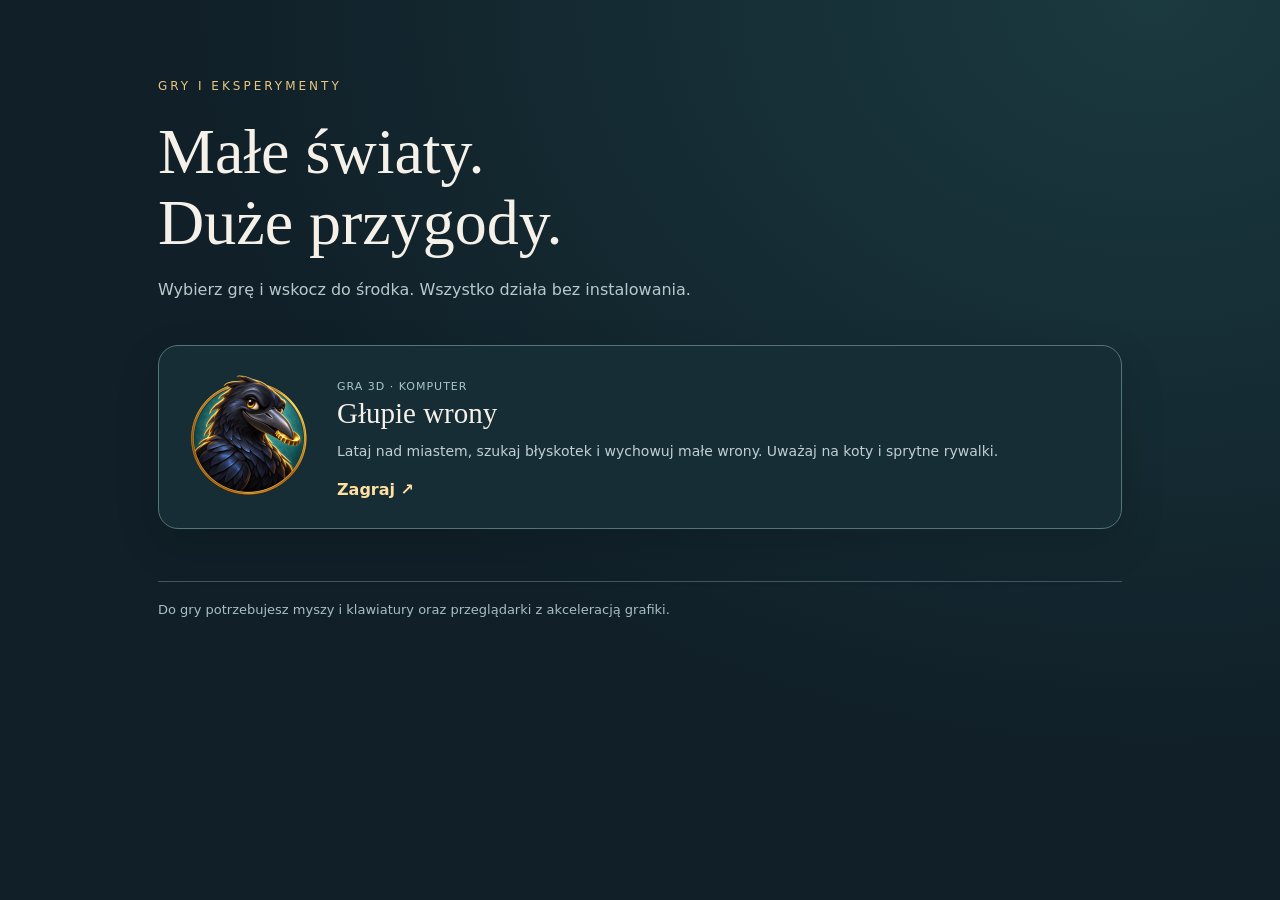
==== index.html @ 4bf9c354 "Publish Glupie wrony browser game and project catalogue" ====
<!doctype html>
<html lang="pl">
<head>
  <meta charset="utf-8"><meta name="viewport" content="width=device-width,initial-scale=1">
  <meta name="theme-color" content="#101f28"><title>Gry i eksperymenty</title>
  <meta name="description" content="Małe światy, duże przygody. Gry i narzędzia działające w przeglądarce.">
  <link rel="icon" type="image/webp" href="./glupie-wrony/icon.webp">
  <style>
    :root{color-scheme:dark}*{box-sizing:border-box}body{margin:0;background:#101f28;color:#f5f1e8;font:16px/1.6 system-ui,sans-serif;min-height:100vh;background-image:radial-gradient(ellipse at 90% 0%,#27575a77,transparent 60%)}main{max-width:1020px;margin:auto;padding:72px 28px 52px}.eyebrow{color:#e7c784;font-size:12px;letter-spacing:3px;text-transform:uppercase}h1{font:clamp(36px,6vw,64px)/1.12 Georgia,serif;margin:18px 0}header p{color:#b8c9cd;max-width:540px;margin-bottom:42px}.projects{display:grid;grid-template-columns:repeat(auto-fit,minmax(min(100%,360px),1fr));gap:24px}.project{display:flex;align-items:center;gap:24px;padding:26px;color:inherit;text-decoration:none;background:#172d36;border:1px solid #547477;border-radius:20px;box-shadow:0 16px 45px #0002;transition:background .18s,transform .18s}.project:hover{background:#20404b;transform:translateY(-3px)}.project:focus-visible{outline:3px solid #f6ce83;outline-offset:6px}.project img{width:128px;height:128px;object-fit:contain;flex-shrink:0}.project h2{font:29px Georgia,serif;margin:0 0 10px}.project p{font-size:14px;color:#bed0d4;margin:0 0 14px}.play{color:#ffe0a0;font-weight:700}.tag{font-size:11px;letter-spacing:1px;color:#a8c6cb;text-transform:uppercase}footer{border-top:1px solid #40575f;margin-top:52px;padding-top:18px;color:#a9bfc5;font-size:13px}@media(max-width:540px){main{padding:38px 20px}.project{padding:22px;gap:18px}.project img{width:85px;height:85px}.project h2{font-size:24px}.project p{font-size:13px}}
  </style>
</head>
<body><main>
  <header><span class="eyebrow">Gry i eksperymenty</span><h1>Małe światy.<br>Duże przygody.</h1><p>Wybierz grę i wskocz do środka. Wszystko działa bez instalowania.</p></header>
  <section class="projects" aria-label="Opublikowane projekty">
    <a class="project" href="./glupie-wrony/">
      <img src="./glupie-wrony/icon.webp" width="128" height="128" alt="">
      <div><span class="tag">Gra 3D · komputer</span><h2>Głupie wrony</h2><p>Lataj nad miastem, szukaj błyskotek i wychowuj małe wrony. Uważaj na koty i sprytne rywalki.</p><span class="play">Zagraj ↗</span></div>
    </a>
  </section>
  <footer>Do gry potrzebujesz myszy i klawiatury oraz przeglądarki z akceleracją grafiki.</footer>
</main></body></html>
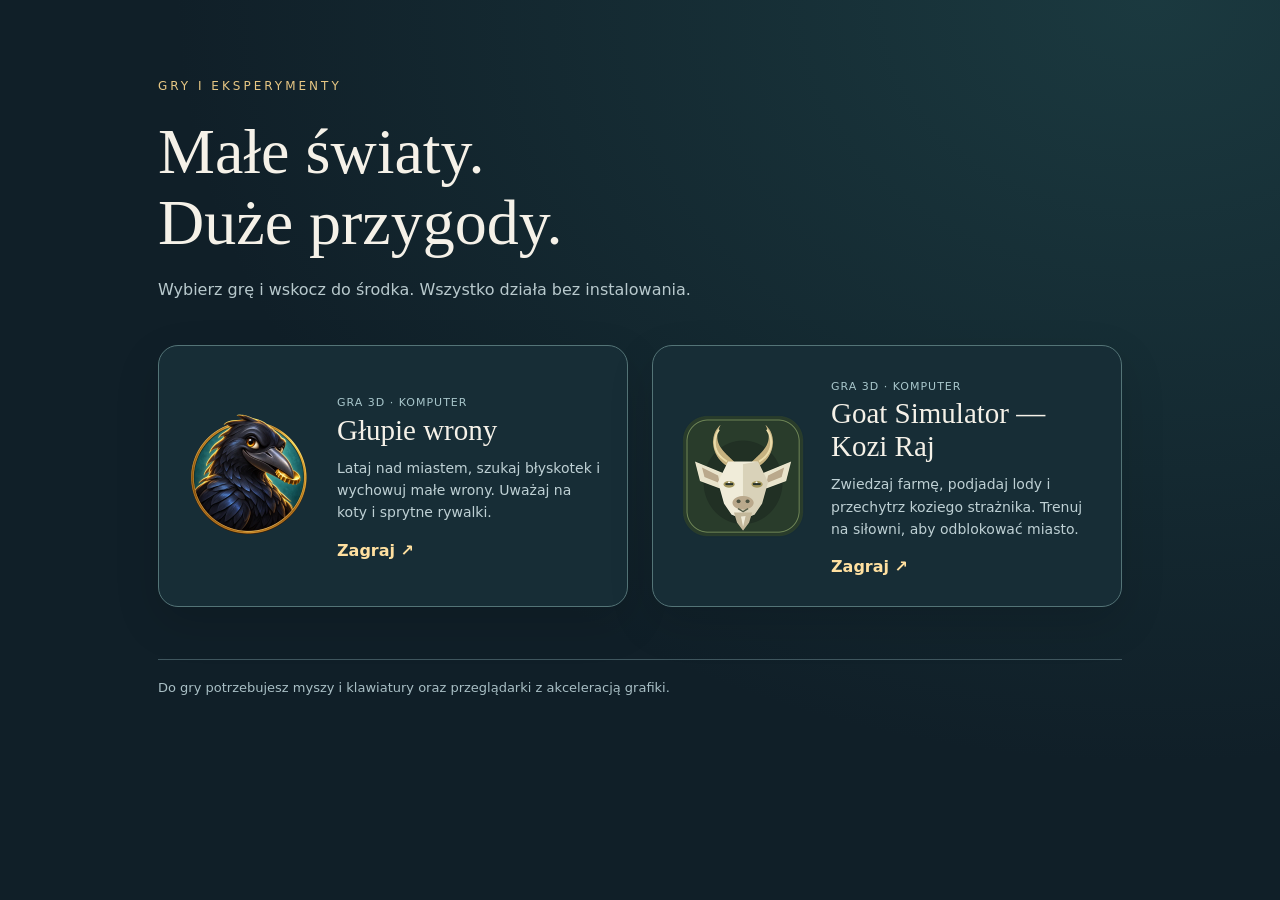
==== commit 3616e860: "Publish Goat Simulator and add it to the project catalogue" ====
--- a/index.html
+++ b/index.html
@@ -16,6 +16,10 @@
       <img src="./glupie-wrony/icon.webp" width="128" height="128" alt="">
       <div><span class="tag">Gra 3D · komputer</span><h2>Głupie wrony</h2><p>Lataj nad miastem, szukaj błyskotek i wychowuj małe wrony. Uważaj na koty i sprytne rywalki.</p><span class="play">Zagraj ↗</span></div>
     </a>
+    <a class="project" href="./goat-simulator/">
+      <img src="./goat-simulator/icon.png" width="128" height="128" alt="">
+      <div><span class="tag">Gra 3D · komputer</span><h2>Goat Simulator — Kozi Raj</h2><p>Zwiedzaj farmę, podjadaj lody i przechytrz koziego strażnika. Trenuj na siłowni, aby odblokować miasto.</p><span class="play">Zagraj ↗</span></div>
+    </a>
   </section>
   <footer>Do gry potrzebujesz myszy i klawiatury oraz przeglądarki z akceleracją grafiki.</footer>
 </main></body></html>
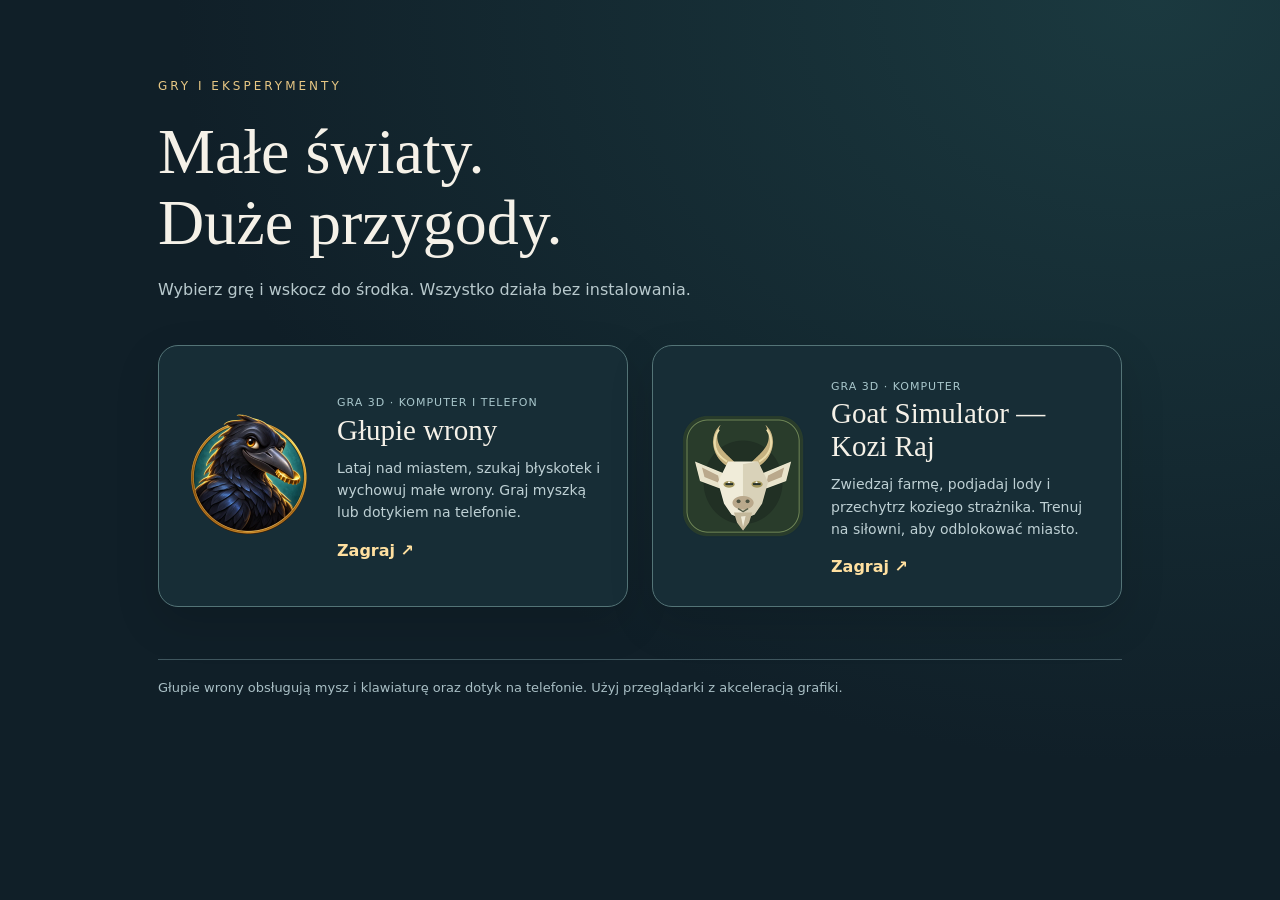
==== commit b4f156df: "Add compact mobile HUD and touch controls for Glupie wrony" ====
--- a/index.html
+++ b/index.html
@@ -14,12 +14,12 @@
   <section class="projects" aria-label="Opublikowane projekty">
     <a class="project" href="./glupie-wrony/">
       <img src="./glupie-wrony/icon.webp" width="128" height="128" alt="">
-      <div><span class="tag">Gra 3D · komputer</span><h2>Głupie wrony</h2><p>Lataj nad miastem, szukaj błyskotek i wychowuj małe wrony. Uważaj na koty i sprytne rywalki.</p><span class="play">Zagraj ↗</span></div>
+      <div><span class="tag">Gra 3D · komputer i telefon</span><h2>Głupie wrony</h2><p>Lataj nad miastem, szukaj błyskotek i wychowuj małe wrony. Graj myszką lub dotykiem na telefonie.</p><span class="play">Zagraj ↗</span></div>
     </a>
     <a class="project" href="./goat-simulator/">
       <img src="./goat-simulator/icon.png" width="128" height="128" alt="">
       <div><span class="tag">Gra 3D · komputer</span><h2>Goat Simulator — Kozi Raj</h2><p>Zwiedzaj farmę, podjadaj lody i przechytrz koziego strażnika. Trenuj na siłowni, aby odblokować miasto.</p><span class="play">Zagraj ↗</span></div>
     </a>
   </section>
-  <footer>Do gry potrzebujesz myszy i klawiatury oraz przeglądarki z akceleracją grafiki.</footer>
+  <footer>Głupie wrony obsługują mysz i klawiaturę oraz dotyk na telefonie. Użyj przeglądarki z akceleracją grafiki.</footer>
 </main></body></html>
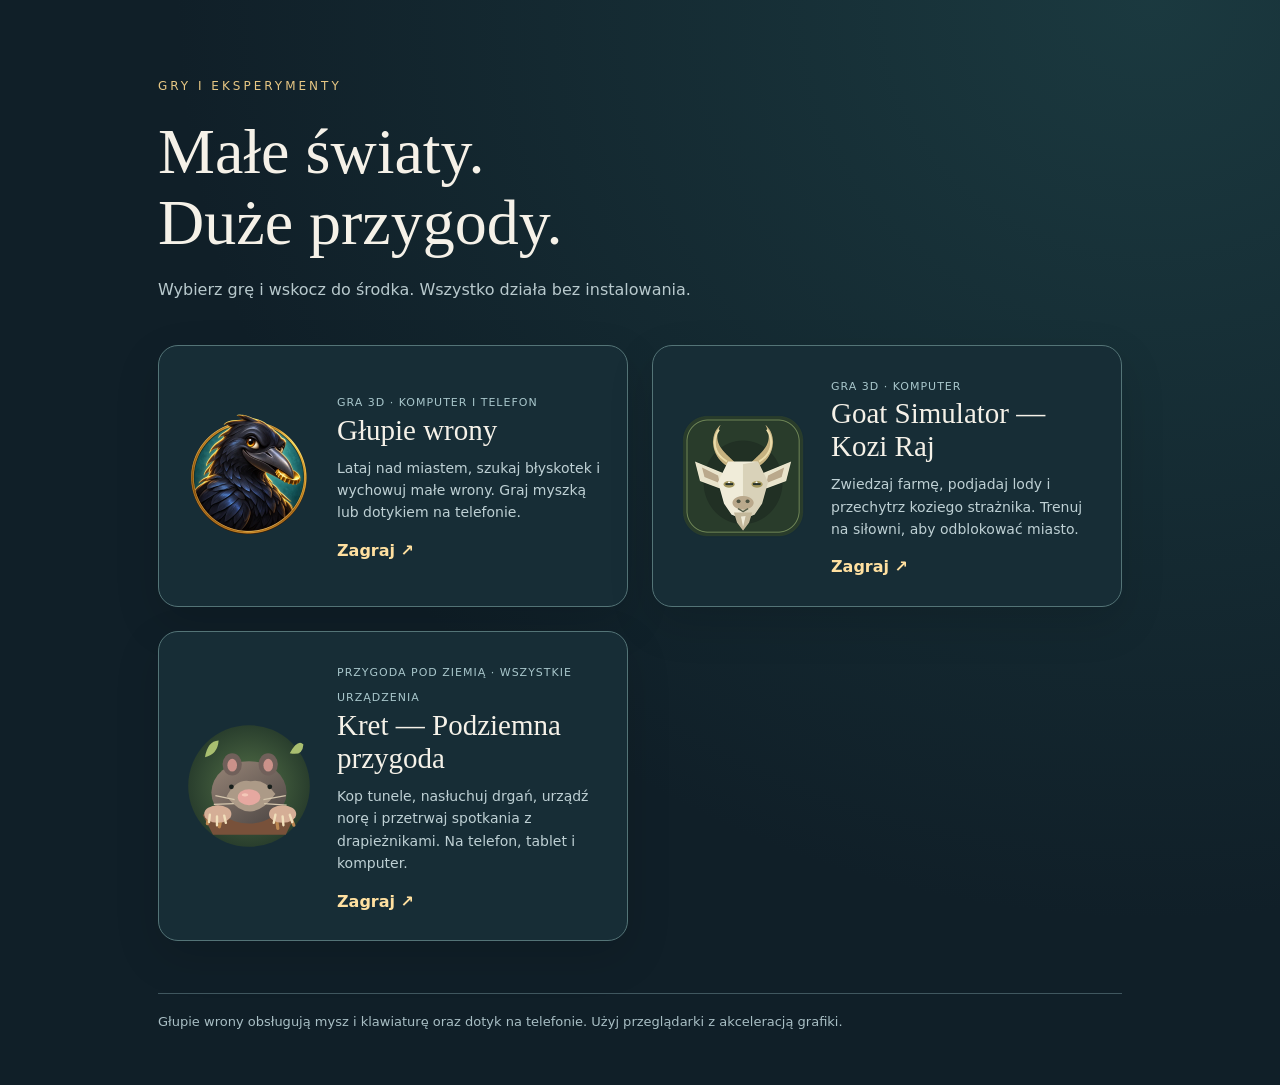
==== commit d08b5df7: "Add Kret browser adventure with digging, predators and touch controls" ====
--- a/index.html
+++ b/index.html
@@ -20,6 +20,10 @@
       <img src="./goat-simulator/icon.png" width="128" height="128" alt="">
       <div><span class="tag">Gra 3D · komputer</span><h2>Goat Simulator — Kozi Raj</h2><p>Zwiedzaj farmę, podjadaj lody i przechytrz koziego strażnika. Trenuj na siłowni, aby odblokować miasto.</p><span class="play">Zagraj ↗</span></div>
     </a>
+    <a class="project" href="./kret/">
+      <img src="./kret/icon.svg" width="128" height="128" alt="">
+      <div><span class="tag">Przygoda pod ziemią · wszystkie urządzenia</span><h2>Kret — Podziemna przygoda</h2><p>Kop tunele, nasłuchuj drgań, urządź norę i przetrwaj spotkania z drapieżnikami. Na telefon, tablet i komputer.</p><span class="play">Zagraj ↗</span></div>
+    </a>
   </section>
   <footer>Głupie wrony obsługują mysz i klawiaturę oraz dotyk na telefonie. Użyj przeglądarki z akceleracją grafiki.</footer>
 </main></body></html>
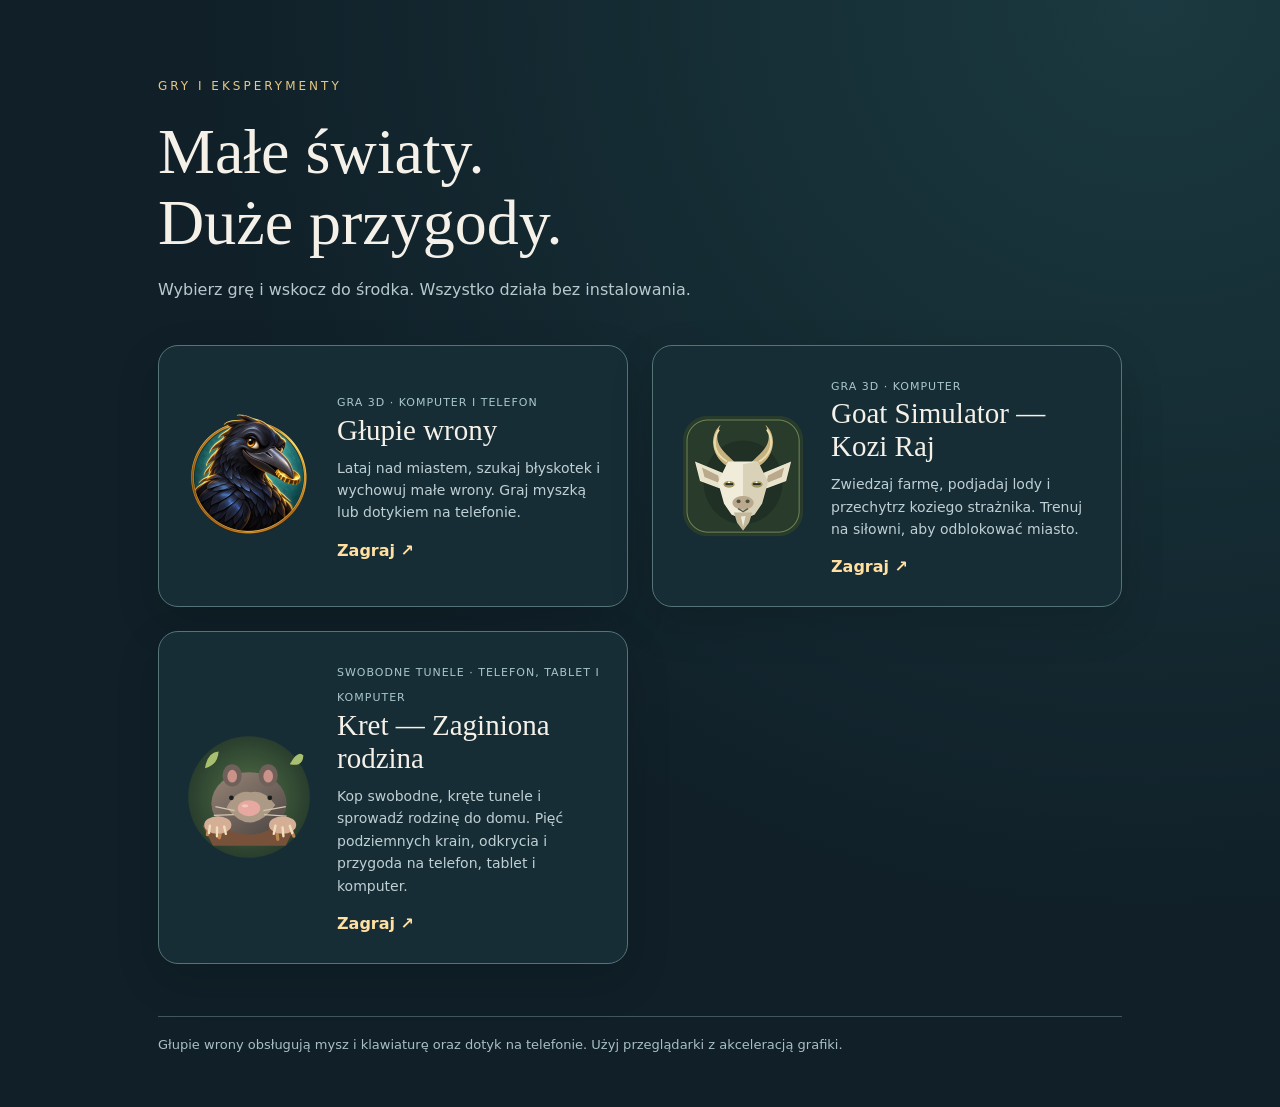
==== commit 5d6ca9ef: "Redesign Kret with free digging and family rescue adventure" ====
--- a/index.html
+++ b/index.html
@@ -22,7 +22,7 @@
     </a>
     <a class="project" href="./kret/">
       <img src="./kret/icon.svg" width="128" height="128" alt="">
-      <div><span class="tag">Przygoda pod ziemią · wszystkie urządzenia</span><h2>Kret — Podziemna przygoda</h2><p>Kop tunele, nasłuchuj drgań, urządź norę i przetrwaj spotkania z drapieżnikami. Na telefon, tablet i komputer.</p><span class="play">Zagraj ↗</span></div>
+      <div><span class="tag">Swobodne tunele · telefon, tablet i komputer</span><h2>Kret — Zaginiona rodzina</h2><p>Kop swobodne, kręte tunele i sprowadź rodzinę do domu. Pięć podziemnych krain, odkrycia i przygoda na telefon, tablet i komputer.</p><span class="play">Zagraj ↗</span></div>
     </a>
   </section>
   <footer>Głupie wrony obsługują mysz i klawiaturę oraz dotyk na telefonie. Użyj przeglądarki z akceleracją grafiki.</footer>
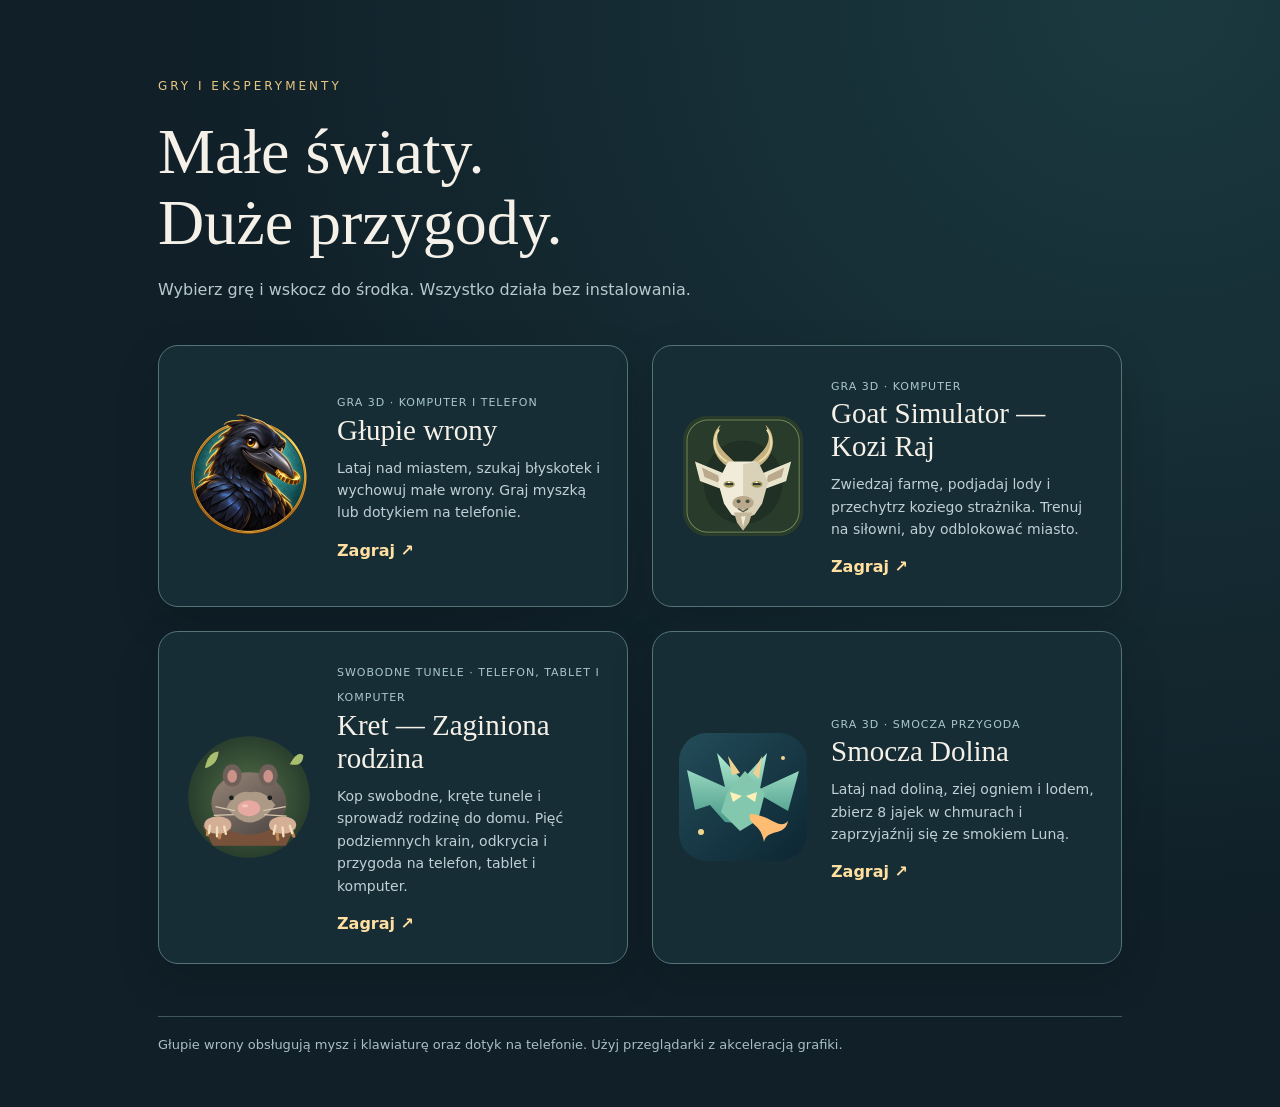
==== commit e10d5744: "Add Smocza Dolina 3D dragon adventure" ====
--- a/index.html
+++ b/index.html
@@ -24,6 +24,10 @@
       <img src="./kret/icon.svg" width="128" height="128" alt="">
       <div><span class="tag">Swobodne tunele · telefon, tablet i komputer</span><h2>Kret — Zaginiona rodzina</h2><p>Kop swobodne, kręte tunele i sprowadź rodzinę do domu. Pięć podziemnych krain, odkrycia i przygoda na telefon, tablet i komputer.</p><span class="play">Zagraj ↗</span></div>
     </a>
+    <a class="project" href="./smocza-dolina/">
+      <img src="./smocza-dolina/icon.svg" width="128" height="128" alt="">
+      <div><span class="tag">Gra 3D · smocza przygoda</span><h2>Smocza Dolina</h2><p>Lataj nad doliną, ziej ogniem i lodem, zbierz 8 jajek w chmurach i zaprzyjaźnij się ze smokiem Luną.</p><span class="play">Zagraj ↗</span></div>
+    </a>
   </section>
   <footer>Głupie wrony obsługują mysz i klawiaturę oraz dotyk na telefonie. Użyj przeglądarki z akceleracją grafiki.</footer>
 </main></body></html>
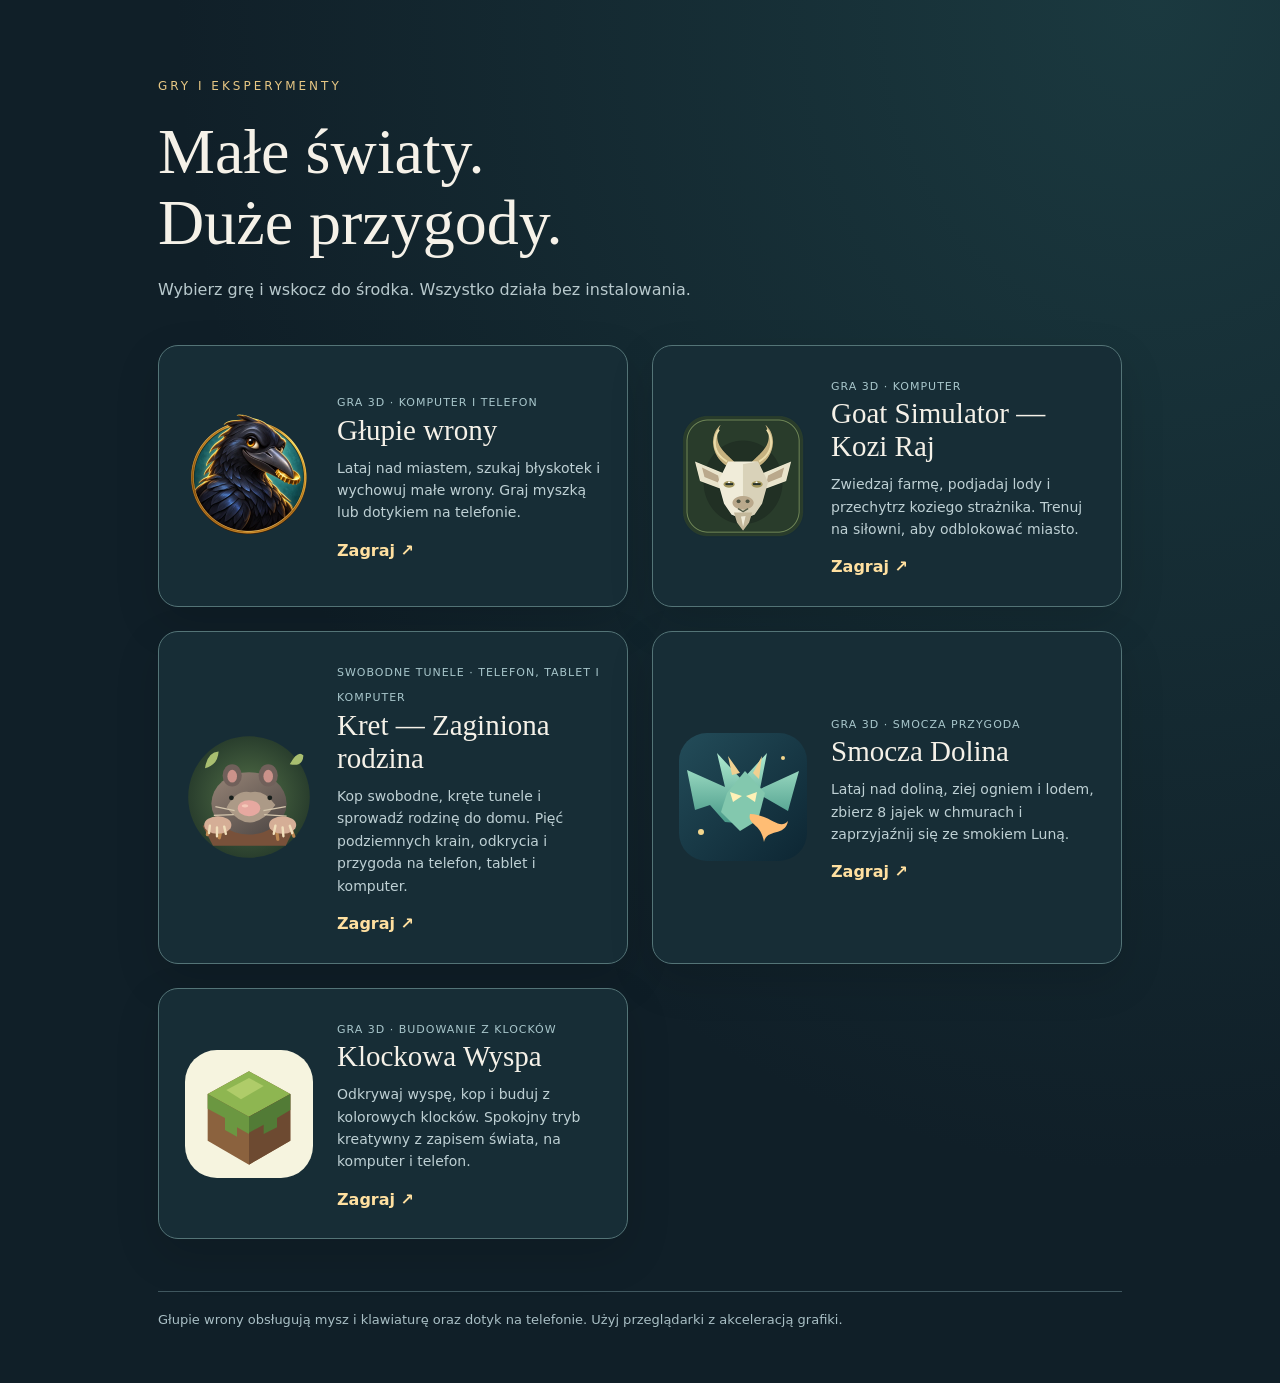
==== commit f280fefd: "Add Klockowa Wyspa creative voxel game" ====
--- a/index.html
+++ b/index.html
@@ -28,6 +28,10 @@
       <img src="./smocza-dolina/icon.svg" width="128" height="128" alt="">
       <div><span class="tag">Gra 3D · smocza przygoda</span><h2>Smocza Dolina</h2><p>Lataj nad doliną, ziej ogniem i lodem, zbierz 8 jajek w chmurach i zaprzyjaźnij się ze smokiem Luną.</p><span class="play">Zagraj ↗</span></div>
     </a>
+    <a class="project" href="./klockowa-wyspa/">
+      <img src="./klockowa-wyspa/icon.svg" width="128" height="128" alt="">
+      <div><span class="tag">Gra 3D · budowanie z klocków</span><h2>Klockowa Wyspa</h2><p>Odkrywaj wyspę, kop i buduj z kolorowych klocków. Spokojny tryb kreatywny z zapisem świata, na komputer i telefon.</p><span class="play">Zagraj ↗</span></div>
+    </a>
   </section>
   <footer>Głupie wrony obsługują mysz i klawiaturę oraz dotyk na telefonie. Użyj przeglądarki z akceleracją grafiki.</footer>
 </main></body></html>
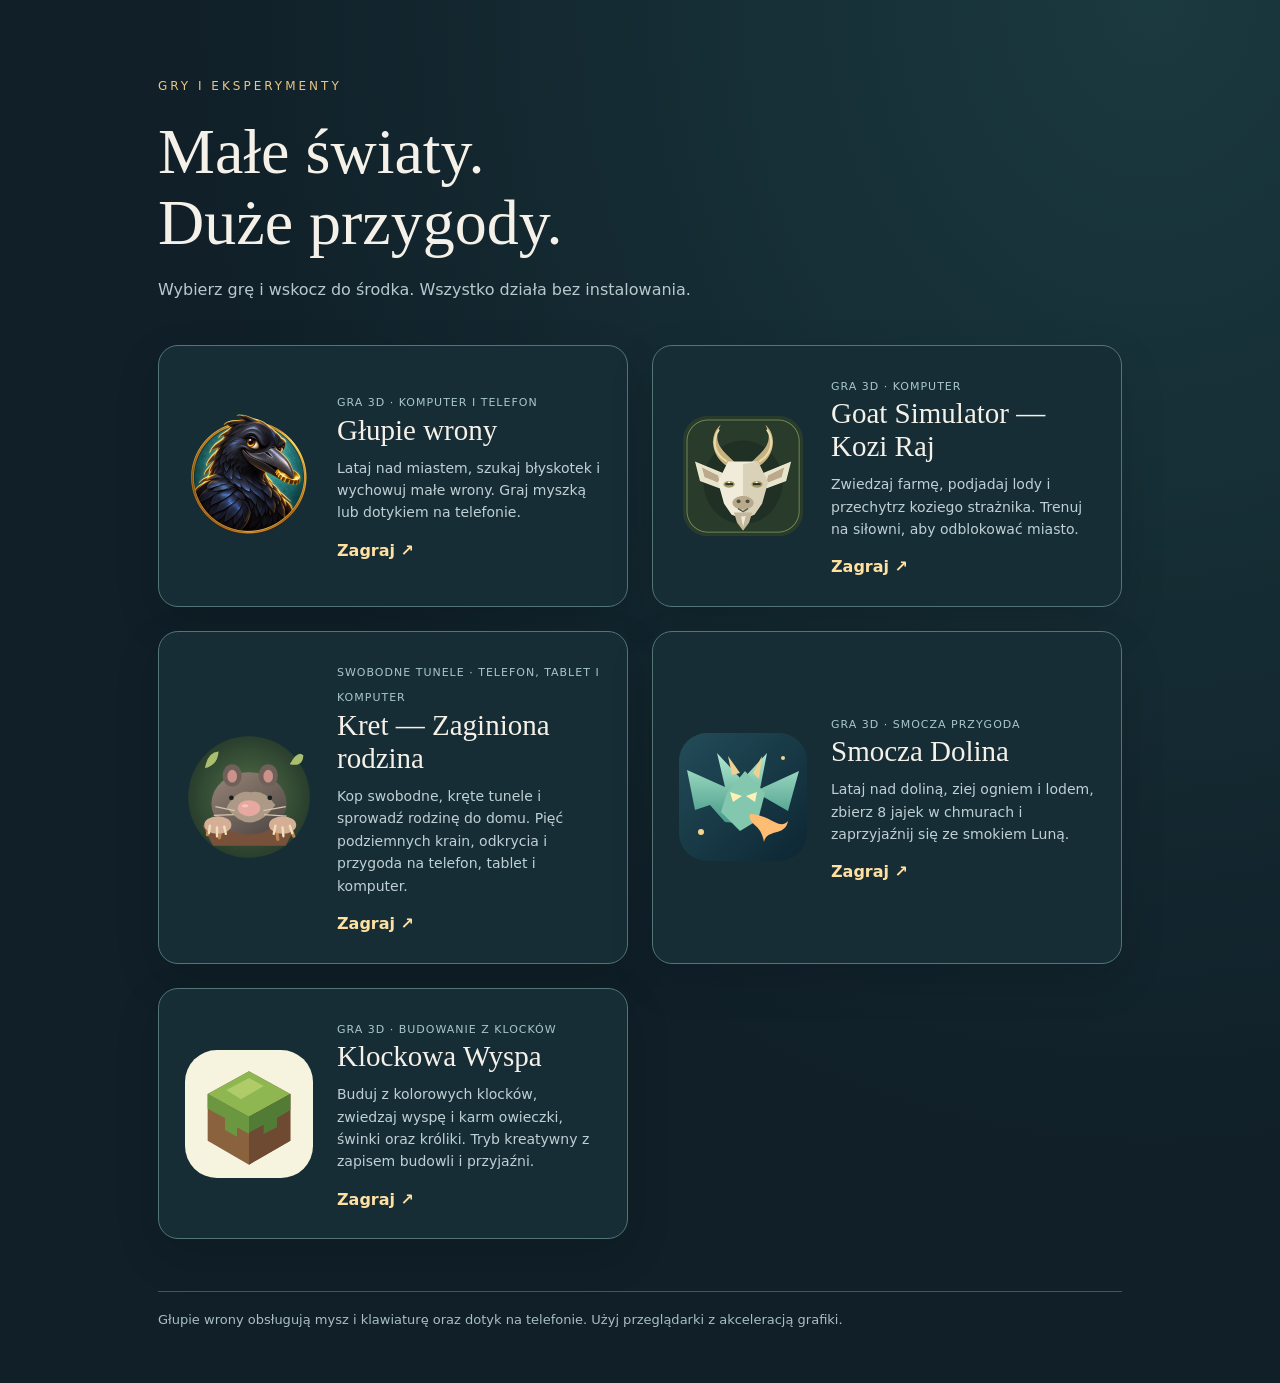
==== commit 139cabac: "Add feedable animals and fix Minecraft controls and jumping" ====
--- a/index.html
+++ b/index.html
@@ -30,7 +30,7 @@
     </a>
     <a class="project" href="./klockowa-wyspa/">
       <img src="./klockowa-wyspa/icon.svg" width="128" height="128" alt="">
-      <div><span class="tag">Gra 3D · budowanie z klocków</span><h2>Klockowa Wyspa</h2><p>Odkrywaj wyspę, kop i buduj z kolorowych klocków. Spokojny tryb kreatywny z zapisem świata, na komputer i telefon.</p><span class="play">Zagraj ↗</span></div>
+      <div><span class="tag">Gra 3D · budowanie z klocków</span><h2>Klockowa Wyspa</h2><p>Buduj z kolorowych klocków, zwiedzaj wyspę i karm owieczki, świnki oraz króliki. Tryb kreatywny z zapisem budowli i przyjaźni.</p><span class="play">Zagraj ↗</span></div>
     </a>
   </section>
   <footer>Głupie wrony obsługują mysz i klawiaturę oraz dotyk na telefonie. Użyj przeglądarki z akceleracją grafiki.</footer>
